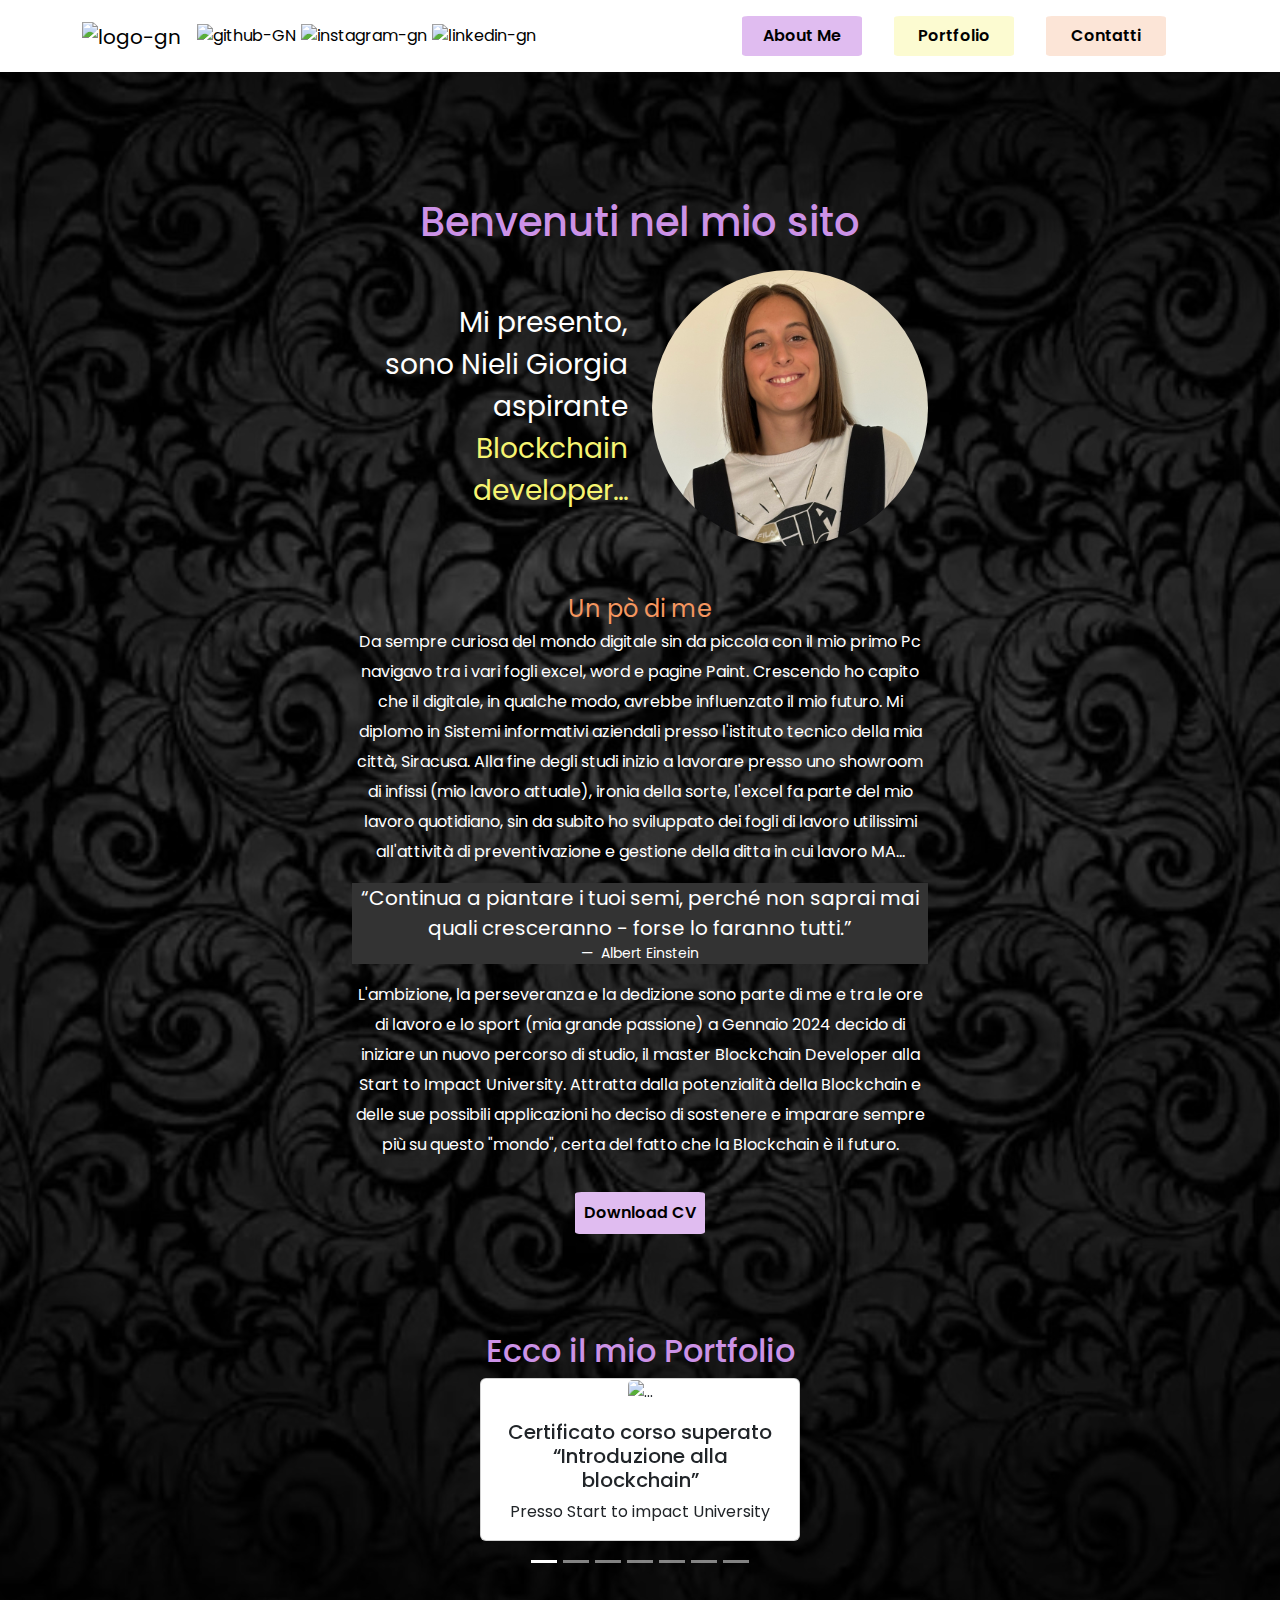
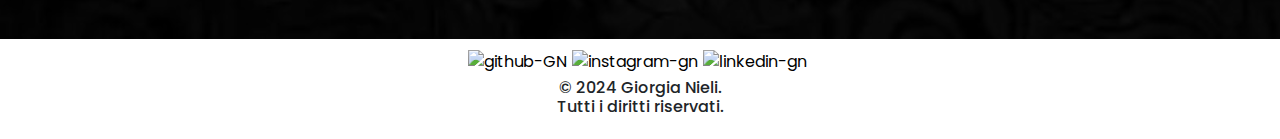
==== index.html @ 6bc04aa8 "Add new cv" ====
<!DOCTYPE html>
<html lang="it">

  <head>
    <meta charset="UTF-8">
    <meta http-equiv="X-UA-Compatible" content="IE=edge">
    <meta name="viewport" content="width=device-width, initial-scale=1.0"> 

    <title>Giorgia Nieli Web Site</title>

    <link rel="shortcut icon" type="image/x-icon" href="/asset/img/GN.jpg">

    <link rel="preconnect" href="https://fonts.googleapis.com">
    <link rel="preconnect" href="https://fonts.gstatic.com" crossorigin>
    <link href="https://fonts.googleapis.com/css2?family=Poppins:ital,wght@0,100;0,200;0,300;0,400;0,500;0,600;0,700;0,800;0,900;1,100;1,200;1,300;1,400;1,500;1,600;1,700;1,800;1,900&display=swap" 
      rel="stylesheet">

    <link href="https://cdn.jsdelivr.net/npm/bootstrap@5.3.3/dist/css/bootstrap.min.css" rel="stylesheet" integrity="sha384-QWTKZyjpPEjISv5WaRU9OFeRpok6YctnYmDr5pNlyT2bRjXh0JMhjY6hW+ALEwIH" crossorigin="anonymous">
    <script src="https://cdn.jsdelivr.net/npm/bootstrap@5.3.3/dist/js/bootstrap.bundle.min.js" integrity="sha384-YvpcrYf0tY3lHB60NNkmXc5s9fDVZLESaAA55NDzOxhy9GkcIdslK1eN7N6jIeHz" crossorigin="anonymous"></script>
    <link rel="stylesheet" href="/css/styles.css">


    <meta name="description" content="Ecco la mia pagina personale, sono Nieli Giorgia aspirante Blockchain Developer">

  </head>

  <body>

  <header>
    <!--navbar-->
    <nav class="navbar navbar-expand-lg bg-white text-dark fixed-top">
      <div class="container p-20">

        <!--logo-->
        <a class="navbar-brand" href="index.html">
          <img src="/asset/img/GN.jpg" width="120" alt="logo-gn" title="Home" >
        </a>
        <div class="social-icon d-flex"> 
          <a href="https://github.com/Britney-gio" target="_blank">
            <img src="/asset/icon/github.svg" 
              width="25" 
              alt="github-GN" 
              style="margin-right: 5px;"
              title="github-GN">
          </a>
          <a href="https://www.instagram.com/britney_gio/" target="_blank">
            <img src="/asset/icon/instagram.svg" 
              width="25" 
              alt="instagram-gn"
              style="margin-right: 5px"
              title="Inatagram-GN">
          </a>
          <a href="https://www.linkedin.com/in/giorgia-nieli-98b0882b0/" target="_blank">
            <img src="/asset/icon/linkedin.svg" 
              width="25" 
              alt="linkedin-gn"
              style="margin-right: 5px"
              title="Linkedin-gn">
          </a>
        </div>

        <!--toogle btn-->
        <button class="navbar-toggler shadow-none border-0" 
          type="button" 
          data-bs-toggle="offcanvas" 
          data-bs-target="#offcanvasNavbar" 
          aria-controls="offcanvasNavbar">
          <span class="navbar-toggler-icon"></span>
        </button>

        <!--side bar-->
        <div class="sidebar offcanvas offcanvas-end" 
          tabindex="-1" id="offcanvasNavbar" 
          aria-labelledby="offcanvasNavbarLabel">

          <!--side bar header-->
          <div class="offcanvas-header text-dark border-bottom">
            <h5 class="offcanvas-title" id="offcanvasNavbarLabel">Giorgia Nieli web Site</h5>
            <button type="button" 
              class="btn-close btn-close-dark shadow-none" 
              data-bs-dismiss="offcanvas" 
              aria-label="Close"></button>
          </div>

          <!--side bar body-->
          <div class="offcanvas-body">
            <ul class="navbar-nav justify-content-end flex-grow-1 pe-3">

              <li class="nav-item mx-3 my-2">
              <a class="nav-link nav-link1" href="#aboutme">About Me</a>
              </li>
              <li class="nav-item mx-3 my-2">
                <a class="nav-link nav-link2" href="#portfolio">Portfolio</a>
              </li>
              <li class="nav-item mx-3 my-2">
                <a class="nav-link nav-link3" href="contact.html">Contatti</a>
              </li>

            </ul>
            
          </div>
        </div>
      </div>
    </nav>
  </header>

    <main class="container d-flex flex-column 
    justify-content-center align-items-center ">

      <div class="row">
        <div class="col-12 text-center mt-5">
      <h1>Benvenuti nel mio sito</h1>
      </div>
      </div>
     
      <div class="row">
      <div class="col-6 mt-5">
        <p class="profile-header text-white text-end fs-3">Mi presento,<br> 
        sono Nieli Giorgia <br> aspirante 
        <span class="text-col"> Blockchain developer...
        </span>
        </p>
      </div>
      <div class="col-6 mt-3">
      <img src="/asset/img/foto-profilo.jpeg" 
          class="img-fluid rounded-circle float-start profile-img" 
          alt="Foto-profilo-GN"
          title="Foto-profilo-GN">
      </div>
      </div>
     
      
      <div class="row">
      <div class="col-12 mt-5">
     
        
        <p class="profile-text text-white text-center">
          <a name="aboutme">
          <span class="text-col2 fs-4">Un pò di me</span></a>
          <br>
        Da sempre curiosa del mondo digitale sin da piccola con il mio primo Pc navigavo tra i vari
        fogli excel, word e pagine Paint. Crescendo ho capito che il digitale, in qualche modo,
        avrebbe influenzato il mio futuro. Mi diplomo in Sistemi informativi aziendali presso 
        l'istituto tecnico della mia città, Siracusa.
        Alla fine degli studi inizio a lavorare presso uno showroom di infissi (mio lavoro attuale),
        ironia della sorte, l'excel fa parte del mio lavoro quotidiano, sin da subito ho sviluppato dei
        fogli di lavoro utilissimi all'attività di preventivazione e gestione della ditta in cui lavoro MA...
      </p> 

        <figure class="text-center text-white">
          <blockquote class="blockquote">
            <p>&ldquo;Continua a piantare i tuoi semi, perché non saprai mai quali cresceranno - forse lo faranno tutti.&rdquo;</p>
          </blockquote>
          <figcaption class="blockquote-footer text-white">
            Albert Einstein
          </figcaption>
        </figure>
        
        <p class="profile-text text-white text-center">
        L'ambizione, la perseveranza e la dedizione sono parte di me e tra le ore di lavoro e lo sport (mia grande passione)
        a Gennaio 2024 decido di iniziare un nuovo percorso di studio, il master Blockchain Developer alla Start to Impact University.
        Attratta dalla potenzialità della Blockchain e delle sue possibili applicazioni ho deciso di sostenere e 
        imparare sempre più su questo "mondo", certa del fatto che la Blockchain è il futuro.
      </p>
     </div>
      </div>

      <div class="row mb-5 mt-3 justify-content-center">
        <a class="btn nav-link1" 
            href="/asset/prog/cv-nieli.pdf" 
            target="_blank"
            role="button"
            style="width: fit-content"
            title="Download-my-Curriculum">Download CV
       </a>
      </div>
    </main>

    <section class="portfolio">
      <a name="portfolio">
      <h2>Ecco il mio Portfolio</h2>

      <div id="carousel-portfolio" class="carousel pb-5" data-bs-ride="false">
        
        <div class="carousel-indicators">
          <button type="button" 
                  data-bs-target="#carousel-portfolio" 
                  data-bs-slide-to="0" 
                  class="active" 
                  aria-current="true" 
                  aria-label="Slide 1">
          </button>
          <button type="button" data-bs-target="#carousel-portfolio" data-bs-slide-to="1" aria-label="Slide 2"></button>
          <button type="button" data-bs-target="#carousel-portfolio" data-bs-slide-to="2" aria-label="Slide 3"></button>
          <button type="button" data-bs-target="#carousel-portfolio" data-bs-slide-to="3" aria-label="Slide 4"></button>
          <button type="button" data-bs-target="#carousel-portfolio" data-bs-slide-to="4" aria-label="Slide 5"></button>
          <button type="button" data-bs-target="#carousel-portfolio" data-bs-slide-to="5" aria-label="Slide 6"></button>
          <button type="button" data-bs-target="#carousel-portfolio" data-bs-slide-to="6" aria-label="Slide 7"></button>
        </div>

        <div class="carousel-inner">
          <div class="card carousel-item active" style="width: 20rem">
            <img src="/asset/img/Introduzione_alla_Blockchain_Certificato.png" 
                 class="card-img-top" 
                 alt="...">
              <div class="card-body">
                <h5 class="card-title">Certificato corso superato &ldquo;Introduzione alla blockchain&rdquo;</h5>
                <p class="card-text">Presso Start to impact University</p>
              </div>
          </div>
        </div>

        <div class="carousel-inner">
          <div class="carousel-item card" style="width: 20rem">
              <img src="/asset/img/Blockchain_Certificato.png" 
                   class="card-img-top" 
                   alt="...">
                <div class="card-body">
                  <h5 class="card-title">Certificato corso superato &ldquo;Blockchain&rdquo;</h5>
                  <p class="card-text">Presso Start to impact University</p>
                </div>
            </div>
          </div>
          

          <div class="carousel-inner">
            <div class="carousel-item card" style="width: 20rem">
              <img src="/asset/img/Ethereum_Certificato.png" 
                   class="card-img-top" 
                   alt="...">
                <div class="card-body">
                  <h5 class="card-title">Certificato corso superato &ldquo;Ethereum&rdquo;</h5>
                  <p class="card-text">Presso Start to impact University</p>
                </div>
            </div>
          </div>
          
          <div class="carousel-inner">
          <div class="carousel-item card" style="width: 20rem">
              <img src="/asset/img/HTML_e_CSS_Certificato.png" 
                   class="card-img-top" 
                   alt="...">
                <div class="card-body">
                  <h5 class="card-title">Certificato corso superato &ldquo;HTML e CSS&rdquo;</h5>
                  <p class="card-text">Presso Start to impact University</p>
                </div>
            </div>
          </div>

          <div class="carousel-inner">
            <div class="carousel-item card" style="width: 20rem">
              <img src="/asset/img/smart-contract-creation.png" 
                   class="card-img-top" 
                   alt="...">
                <div class="card-body">
                  <h5 class="card-title">Smart Contract <br> &ldquo;Happy Found&rdquo;</h5>
                  <p class="card-text">Primo progetto pratico svolto alla Start to impact University, si tratta della creazione di uno smart contract con il linguaggio Solidity, destinato ad una società benefica al fine di una raccolta fondi.
                  </p>
                  <a href="/asset/prog/Presentazione HappyFound.pdf.pdf" 
                     class="btn btn-slide" 
                     target="_blank">Info</a>
                </div>
            </div>
          </div>
          
          <div class="carousel-inner">
            <div class="carousel-item card" style="width: 20rem">
              <img src="/asset/img/ethereum-info.png" 
                   class="card-img-top" 
                   alt="...">
                <div class="card-body">
                  <h5 class="card-title">Approfondimento Ethereum</h5>
                  <p class="card-text">Secondo progetto pratico svolto alla Start to impact University,
                    si tratta di un approfondimento dei principali protocolli su Ethereum per un&rsquo;ipotetica
                    agenzia di viaggi.</p>
                  <a href="/asset/prog/Progetto Ethereum di Giorgia Nieli.pdf" 
                     class="btn btn-slide" 
                     target="_blank">Info</a>
                </div>
            </div>
          </div>

          <div class="carousel-inner">
            <div class="carousel-item card" style="width: 20rem">
              <img src="/asset/img/htmll-personal-page.png" 
                   class="card-img-top" 
                   alt="...">
                <div class="card-body">
                  <h5 class="card-title">Creazione pagina personale</h5>
                  <p class="card-text">Altro progetto pratico svolto alla Start to impact University,
                    si tratta della creazione della propria pagina web con i linguaggi HTML e CSS.</p>
                  <a href="index.html" 
                     class="btn btn-slide" 
                     target="_blank">Info</a>
                </div>
            </div>
          </div>
         

        <button class="carousel-control-prev" 
                type="button" 
                data-bs-target="#carousel-portfolio" 
                data-bs-slide to="1">
          <span class="carousel-control-prev-icon" 
                aria-hidden="true">
          </span>
          <span class="visually-hidden">Previous
          </span>
        </button>

        <button class="carousel-control-next" 
                type="button" 
                data-bs-target="#carousel-portfolio" 
                data-bs-slide="next">
          <span class="carousel-control-next-icon" 
          aria-hidden="true">
          </span>
          <span class="visually-hidden">Next
          </span>
        </button>

      </div>
      </a>
    </div>


    </section>
  

      <footer class="footer footer-expand-lg bg-white text-dark text">
    <div class="social-icon d-flex" > 
      <a href="https://github.com/Britney-gio" target="_blank">
        <img class="footer-icon"
          src="/asset/icon/github.svg" 
          width="25" 
          alt="github-GN" 
          style="margin-right: 5px"
          title="Github-GN">
      </a>
      <a href="https://www.instagram.com/britney_gio/" target="_blank">
        <img class="footer-icon"
          src="/asset/icon/instagram.svg" 
          width="25" 
          alt="instagram-gn"
          style="margin-right: 5px"
          title="Inatagram-GN">
      </a>
      <a href="https://www.linkedin.com/in/giorgia-nieli-98b0882b0/" target="_blank">
        <img class="footer-icon"
          src="/asset/icon/linkedin.svg" 
          alt="linkedin-gn"
          style="margin-right: 5px"
          title="Linkedin-GN">
      </a>
    </div>
    <div class="copyright my-1 text-center">
      <h6>© 2024 Giorgia Nieli.<br>Tutti i diritti riservati.</h6>
    </div>
  </div>
  </footer>

</body>
</html>
---- css/styles.css ----
* {
  margin: 0;
  padding: 0;
  box-sizing: border-box;
}

body {
  background: url(/asset/img/sfondo.jpg);
  background-blend-mode: multiply;
  background-position: center;
  background-size: cover;
  background-repeat: no-repeat;
  font-family: Poppins, sans-serif;
  height: 100%;
  width: 100%;
}
body a, body a:hover, body a:visited, body a:active {
  color: black;
  text-decoration: none;
}
body a:active {
  background-color: black;
}

.nav-link1 {
  background-color: #e0bcf0;
  color: #000000;
  width: 120px;
  border-radius: 5%;
  text-align: center;
  padding: 8px;
  font-weight: 580;
}

.nav-link2 {
  background-color: #fcfbd1;
  color: #000000;
  width: 120px;
  border-radius: 5%;
  text-align: center;
  padding: 8px;
  font-weight: 580;
}

.nav-link3 {
  background-color: #fce5d7;
  color: #000000;
  width: 120px;
  border-radius: 5%;
  text-align: center;
  padding: 8px;
  font-weight: 580;
}

.footer {
  height: 100px;
  color: #000000;
  background-color: rgb(255, 255, 255);
  align-items: center;
  justify-content: center;
  display: flex;
  flex-direction: column;
  position: relative;
  bottom: 0;
}

.row-content {
  display: flex;
  align-items: center;
  justify-content: center;
  margin-bottom: 1px;
  height: fit-content;
  padding: 1px;
  width: 200px;
}
.row-content button {
  background-color: #f06717;
  color: #000000;
  width: 120px;
  border-radius: 5%;
  padding: 8px;
  font-weight: 580;
}

strong {
  color: #f0ec11;
}

h1 {
  color: #cc92e7;
  margin-top: 150px;
}

h2 {
  color: #cc92e7;
}

.text-col {
  color: #f6f471;
}

.text-col2 {
  color: #f5965f;
}

.profile-text {
  line-height: 30px;
}

.blockquote, .blockquote-footer {
  background-color: #333333;
}

.portfolio {
  display: flex;
  flex-direction: column;
  align-items: center;
  margin-top: 50px;
  margin-bottom: 50px;
  text-align: center;
}

@media (max-width: 991px) {
  .sidebar {
    background-color: rgb(255, 255, 255);
  }
}
@media (min-width: 425px) {
  .row {
    width: 600px;
  }
  .carousel-item {
    width: 500px;
  }
}
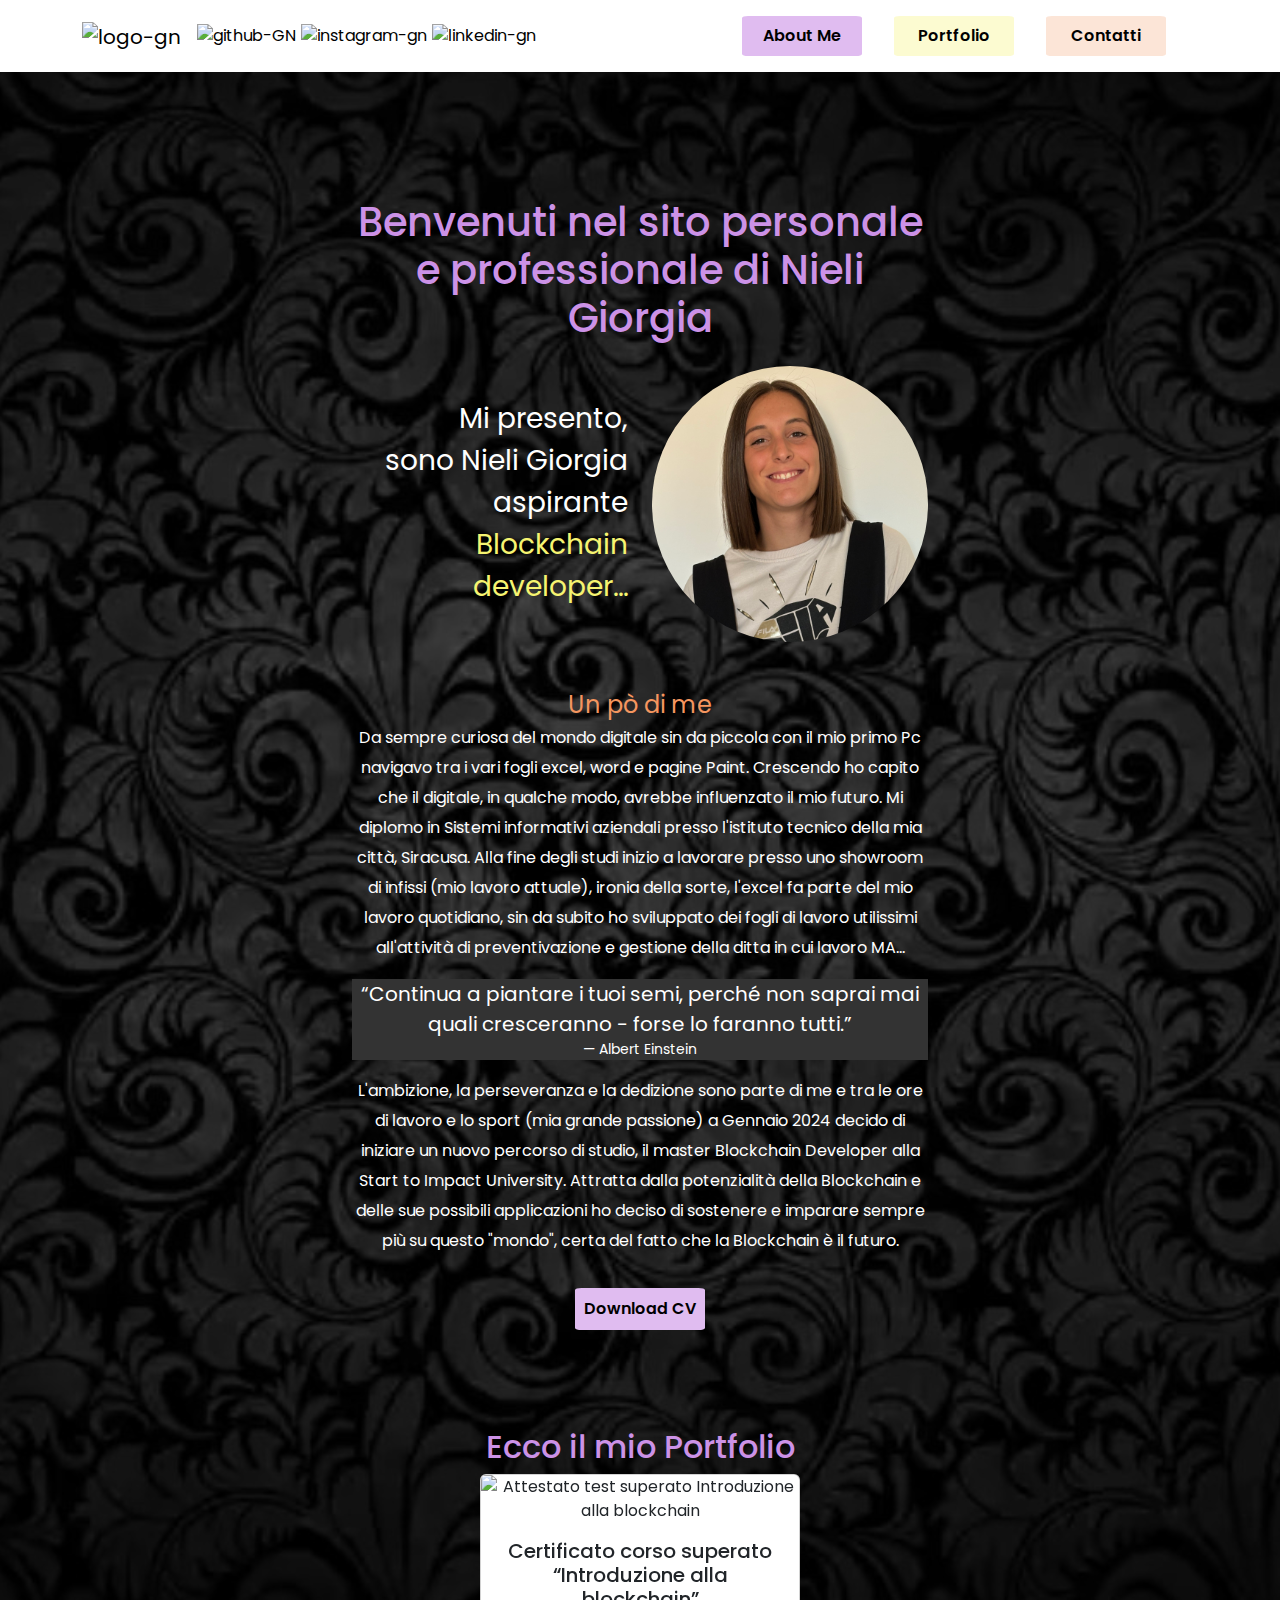
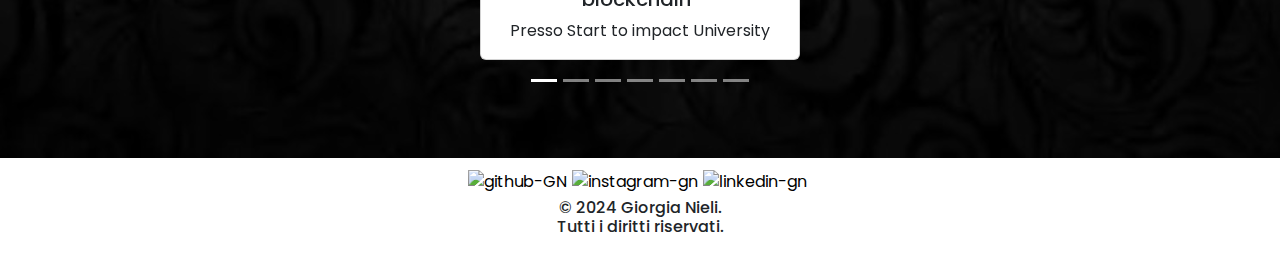
==== commit 1fc59f53: "Add comments" ====
--- a/index.html
+++ b/index.html
@@ -8,30 +8,44 @@
 
     <title>Giorgia Nieli Web Site</title>
 
+    <!--Favicon-->
     <link rel="shortcut icon" type="image/x-icon" href="/asset/img/GN.jpg">
 
+    <!--Importazione del Font-->
     <link rel="preconnect" href="https://fonts.googleapis.com">
     <link rel="preconnect" href="https://fonts.gstatic.com" crossorigin>
     <link href="https://fonts.googleapis.com/css2?family=Poppins:ital,wght@0,100;0,200;0,300;0,400;0,500;0,600;0,700;0,800;0,900;1,100;1,200;1,300;1,400;1,500;1,600;1,700;1,800;1,900&display=swap" 
       rel="stylesheet">
 
+    <!--Importazione Bootstrap-->
     <link href="https://cdn.jsdelivr.net/npm/bootstrap@5.3.3/dist/css/bootstrap.min.css" rel="stylesheet" integrity="sha384-QWTKZyjpPEjISv5WaRU9OFeRpok6YctnYmDr5pNlyT2bRjXh0JMhjY6hW+ALEwIH" crossorigin="anonymous">
     <script src="https://cdn.jsdelivr.net/npm/bootstrap@5.3.3/dist/js/bootstrap.bundle.min.js" integrity="sha384-YvpcrYf0tY3lHB60NNkmXc5s9fDVZLESaAA55NDzOxhy9GkcIdslK1eN7N6jIeHz" crossorigin="anonymous"></script>
+
+    <!--Collegamento al foglio di stile-->
     <link rel="stylesheet" href="/css/styles.css">
 
-
-    <meta name="description" content="Ecco la mia pagina personale, sono Nieli Giorgia aspirante Blockchain Developer">
+    <!--Tag SEO-->
+    <meta name="description" content="Pagina personale e professionale di Nieli Giorgia aspirante Blockchain Developer">
+
+    <!--Tag OG-->
+    <meta property="og:title" content="Pagina personale di Giorgia Nieli">
+    <meta property="og:description" content="Scopri la mia pagina web, il mio portfolio e le mie competenze.">
+    <meta property="og:image" content img src="/asset/img/htmll-personal-page.png">
+    <meta property="og:url" content="#">
+    <meta property="og:type" content="website">
 
   </head>
 
   <body>
 
+    <!--Intestazione-->
   <header>
-    <!--navbar-->
+
+    <!--Navbar-->
     <nav class="navbar navbar-expand-lg bg-white text-dark fixed-top">
       <div class="container p-20">
 
-        <!--logo-->
+        <!--Logo e Icone social-->
         <a class="navbar-brand" href="index.html">
           <img src="/asset/img/GN.jpg" width="120" alt="logo-gn" title="Home" >
         </a>
@@ -40,26 +54,26 @@
             <img src="/asset/icon/github.svg" 
               width="25" 
               alt="github-GN" 
-              style="margin-right: 5px;"
+              style="margin-right:5px;"
               title="github-GN">
           </a>
           <a href="https://www.instagram.com/britney_gio/" target="_blank">
             <img src="/asset/icon/instagram.svg" 
               width="25" 
               alt="instagram-gn"
-              style="margin-right: 5px"
+              style="margin-right:5px"
               title="Inatagram-GN">
           </a>
           <a href="https://www.linkedin.com/in/giorgia-nieli-98b0882b0/" target="_blank">
             <img src="/asset/icon/linkedin.svg" 
               width="25" 
               alt="linkedin-gn"
-              style="margin-right: 5px"
+              style="margin-right:5px"
               title="Linkedin-gn">
           </a>
         </div>
 
-        <!--toogle btn-->
+        <!--Toogle btn-->
         <button class="navbar-toggler shadow-none border-0" 
           type="button" 
           data-bs-toggle="offcanvas" 
@@ -68,120 +82,129 @@
           <span class="navbar-toggler-icon"></span>
         </button>
 
-        <!--side bar-->
+        <!--Side bar-->
         <div class="sidebar offcanvas offcanvas-end" 
-          tabindex="-1" id="offcanvasNavbar" 
+          tabindex="-1"
+          id="offcanvasNavbar" 
           aria-labelledby="offcanvasNavbarLabel">
 
-          <!--side bar header-->
+          <!--Side bar header-->
           <div class="offcanvas-header text-dark border-bottom">
-            <h5 class="offcanvas-title" id="offcanvasNavbarLabel">Giorgia Nieli web Site</h5>
+            <h5 class="offcanvas-title" 
+                id="offcanvasNavbarLabel">Giorgia Nieli web Site
+            </h5>
             <button type="button" 
               class="btn-close btn-close-dark shadow-none" 
               data-bs-dismiss="offcanvas" 
-              aria-label="Close"></button>
-          </div>
-
-          <!--side bar body-->
+              aria-label="Close">
+            </button>
+          </div>
+
+          <!--Side bar body-->
           <div class="offcanvas-body">
             <ul class="navbar-nav justify-content-end flex-grow-1 pe-3">
-
               <li class="nav-item mx-3 my-2">
-              <a class="nav-link nav-link1" href="#aboutme">About Me</a>
+                <a class="nav-link nav-link1" 
+                  href="#aboutme">About Me
+                </a>
               </li>
               <li class="nav-item mx-3 my-2">
-                <a class="nav-link nav-link2" href="#portfolio">Portfolio</a>
+                <a class="nav-link nav-link2"
+                  href="#portfolio">Portfolio
+                </a>
               </li>
               <li class="nav-item mx-3 my-2">
-                <a class="nav-link nav-link3" href="contact.html">Contatti</a>
+                <a class="nav-link nav-link3" 
+                  href="contact.html">Contatti
+                </a>
               </li>
-
             </ul>
-            
           </div>
         </div>
       </div>
     </nav>
   </header>
 
-    <main class="container d-flex flex-column 
-    justify-content-center align-items-center ">
-
-      <div class="row">
-        <div class="col-12 text-center mt-5">
-      <h1>Benvenuti nel mio sito</h1>
+  <!--Contenuto principale-->
+  <main class="container d-flex flex-column justify-content-center align-items-center">
+    <div class="row">
+      <div class="col-12 text-center mt-5">
+        <h1>Benvenuti nel sito personale e professionale di Nieli Giorgia</h1>
       </div>
-      </div>
-     
-      <div class="row">
+    </div>
+    <div class="row">
       <div class="col-6 mt-5">
-        <p class="profile-header text-white text-end fs-3">Mi presento,<br> 
-        sono Nieli Giorgia <br> aspirante 
-        <span class="text-col"> Blockchain developer...
-        </span>
+        <p class="profile-header text-white text-end fs-3">Mi presento,<br>sono Nieli Giorgia<br>aspirante 
+          <span class="text-col"> Blockchain developer...
+          </span>
         </p>
       </div>
       <div class="col-6 mt-3">
-      <img src="/asset/img/foto-profilo.jpeg" 
-          class="img-fluid rounded-circle float-start profile-img" 
-          alt="Foto-profilo-GN"
-          title="Foto-profilo-GN">
+        <img src="/asset/img/foto-profilo.jpeg" 
+            class="img-fluid rounded-circle float-start profile-img" 
+            alt="Foto-profilo-GN"
+            title="Foto profilo Niel Giorgia">
       </div>
-      </div>
-     
-      
-      <div class="row">
-      <div class="col-12 mt-5">
-     
-        
+    </div>
+    <div class="row">
+      <div class="col-12 mt-5"> 
+
+        <!--Storia p.1--> 
         <p class="profile-text text-white text-center">
           <a name="aboutme">
-          <span class="text-col2 fs-4">Un pò di me</span></a>
+            <span class="text-col2 fs-4">Un pò di me</span>
+          </a>
           <br>
-        Da sempre curiosa del mondo digitale sin da piccola con il mio primo Pc navigavo tra i vari
-        fogli excel, word e pagine Paint. Crescendo ho capito che il digitale, in qualche modo,
-        avrebbe influenzato il mio futuro. Mi diplomo in Sistemi informativi aziendali presso 
-        l'istituto tecnico della mia città, Siracusa.
-        Alla fine degli studi inizio a lavorare presso uno showroom di infissi (mio lavoro attuale),
-        ironia della sorte, l'excel fa parte del mio lavoro quotidiano, sin da subito ho sviluppato dei
-        fogli di lavoro utilissimi all'attività di preventivazione e gestione della ditta in cui lavoro MA...
-      </p> 
-
+          Da sempre curiosa del mondo digitale sin da piccola con il mio primo Pc navigavo tra i vari
+          fogli excel, word e pagine Paint. Crescendo ho capito che il digitale, in qualche modo,
+          avrebbe influenzato il mio futuro. Mi diplomo in Sistemi informativi aziendali presso 
+          l'istituto tecnico della mia città, Siracusa.
+          Alla fine degli studi inizio a lavorare presso uno showroom di infissi (mio lavoro attuale),
+          ironia della sorte, l'excel fa parte del mio lavoro quotidiano, sin da subito ho sviluppato dei
+          fogli di lavoro utilissimi all'attività di preventivazione e gestione della ditta in cui lavoro MA...
+        </p> 
+
+        <!--Citazione-->
         <figure class="text-center text-white">
           <blockquote class="blockquote">
-            <p>&ldquo;Continua a piantare i tuoi semi, perché non saprai mai quali cresceranno - forse lo faranno tutti.&rdquo;</p>
+            <p>&ldquo;Continua a piantare i tuoi semi, perché non saprai mai quali cresceranno - forse lo  faranno tutti.&rdquo;
+            </p>
           </blockquote>
-          <figcaption class="blockquote-footer text-white">
-            Albert Einstein
+          <figcaption class="blockquote-footer text-white">Albert Einstein
           </figcaption>
         </figure>
-        
+
+        <!--Storia p.2-->
         <p class="profile-text text-white text-center">
-        L'ambizione, la perseveranza e la dedizione sono parte di me e tra le ore di lavoro e lo sport (mia grande passione)
-        a Gennaio 2024 decido di iniziare un nuovo percorso di studio, il master Blockchain Developer alla Start to Impact University.
-        Attratta dalla potenzialità della Blockchain e delle sue possibili applicazioni ho deciso di sostenere e 
-        imparare sempre più su questo "mondo", certa del fatto che la Blockchain è il futuro.
-      </p>
+          L'ambizione, la perseveranza e la dedizione sono parte di me e tra le ore di lavoro e lo sport (mia grande passione)
+          a Gennaio 2024 decido di iniziare un nuovo percorso di studio, il master Blockchain Developer alla Start to Impact University.
+          Attratta dalla potenzialità della Blockchain e delle sue possibili applicazioni ho deciso di sostenere e 
+          imparare sempre più su questo "mondo", certa del fatto che la Blockchain è il futuro.
+        </p>
      </div>
-      </div>
-
-      <div class="row mb-5 mt-3 justify-content-center">
-        <a class="btn nav-link1" 
+    </div>
+
+        <!--Tasto download curriculum-->
+        <div class="row mb-5 mt-3 justify-content-center">
+          <a class="btn nav-link1" 
             href="/asset/prog/cv-nieli.pdf" 
             target="_blank"
             role="button"
             style="width: fit-content"
-            title="Download-my-Curriculum">Download CV
-       </a>
-      </div>
-    </main>
-
-    <section class="portfolio">
-      <a name="portfolio">
+            title="Scarica il mio curriculum!">Download CV
+          </a>
+        </div>
+  </main>
+
+  <!--Sezione Portfolio-->
+  <section class="portfolio">
+    <a name="portfolio">
       <h2>Ecco il mio Portfolio</h2>
-
+      
+      <!--Carosello progetti-->
       <div id="carousel-portfolio" class="carousel pb-5" data-bs-ride="false">
-        
+
+        <!--Indicatori inferiori Carosello-->
         <div class="carousel-indicators">
           <button type="button" 
                   data-bs-target="#carousel-portfolio" 
@@ -190,112 +213,137 @@
                   aria-current="true" 
                   aria-label="Slide 1">
           </button>
-          <button type="button" data-bs-target="#carousel-portfolio" data-bs-slide-to="1" aria-label="Slide 2"></button>
-          <button type="button" data-bs-target="#carousel-portfolio" data-bs-slide-to="2" aria-label="Slide 3"></button>
-          <button type="button" data-bs-target="#carousel-portfolio" data-bs-slide-to="3" aria-label="Slide 4"></button>
-          <button type="button" data-bs-target="#carousel-portfolio" data-bs-slide-to="4" aria-label="Slide 5"></button>
-          <button type="button" data-bs-target="#carousel-portfolio" data-bs-slide-to="5" aria-label="Slide 6"></button>
-          <button type="button" data-bs-target="#carousel-portfolio" data-bs-slide-to="6" aria-label="Slide 7"></button>
-        </div>
-
-        <div class="carousel-inner">
-          <div class="card carousel-item active" style="width: 20rem">
-            <img src="/asset/img/Introduzione_alla_Blockchain_Certificato.png" 
-                 class="card-img-top" 
-                 alt="...">
-              <div class="card-body">
-                <h5 class="card-title">Certificato corso superato &ldquo;Introduzione alla blockchain&rdquo;</h5>
-                <p class="card-text">Presso Start to impact University</p>
-              </div>
-          </div>
-        </div>
-
-        <div class="carousel-inner">
-          <div class="carousel-item card" style="width: 20rem">
-              <img src="/asset/img/Blockchain_Certificato.png" 
-                   class="card-img-top" 
-                   alt="...">
-                <div class="card-body">
-                  <h5 class="card-title">Certificato corso superato &ldquo;Blockchain&rdquo;</h5>
-                  <p class="card-text">Presso Start to impact University</p>
-                </div>
+          <button type="button" 
+                  data-bs-target="#carousel-portfolio" 
+                  data-bs-slide-to="1" 
+                  aria-label="Slide 2">
+          </button>
+          <button type="button"
+                  data-bs-target="#carousel-portfolio" 
+                  data-bs-slide-to="2"
+                  aria-label="Slide 3">
+          </button>
+          <button type="button"
+                  data-bs-target="#carousel-portfolio"
+                  data-bs-slide-to="3"
+                  aria-label="Slide 4">
+          </button>
+          <button type="button" 
+                  data-bs-target="#carousel-portfolio" 
+                  data-bs-slide-to="4" 
+                  aria-label="Slide 5">
+          </button>
+          <button type="button" 
+                  data-bs-target="#carousel-portfolio" 
+                  data-bs-slide-to="5" 
+                  aria-label="Slide 6">
+          </button>
+          <button type="button" 
+                  data-bs-target="#carousel-portfolio" 
+                  data-bs-slide-to="6" 
+                  aria-label="Slide 7">
+          </button>
+        </div>
+
+        <!--Slide carosello-->
+        <div class="card carousel-item active" 
+             style="width: 20rem">
+          <img src="/asset/img/Introduzione_alla_Blockchain_Certificato.png" 
+               class="card-img-top" 
+               alt="Attestato test superato Introduzione alla blockchain"
+               title="Attestato test superato Introduzione alla blockchain">
+          <div class="card-body">
+            <h5 class="card-title">Certificato corso superato &ldquo;Introduzione alla blockchain&rdquo;</h5>
+            <p class="card-text">Presso Start to impact University</p>
+          </div>
+        </div>
+        <div class="carousel-item card" 
+             style="width: 20rem">
+          <img src="/asset/img/Blockchain_Certificato.png" 
+               class="card-img-top" 
+               alt="Attestato Test superato Blockchain"
+               title="Attestato test superato Blockchain">
+          <div class="card-body">
+            <h5 class="card-title">Certificato corso superato &ldquo;Blockchain&rdquo;</h5>
+            <p class="card-text">Presso Start to impact University</p>
+          </div>
+        </div>
+        <div class="carousel-item card" 
+             style="width: 20rem">
+          <img src="/asset/img/Ethereum_Certificato.png" 
+               class="card-img-top" 
+               alt="Attestato Test superato Ethereum"
+               title="Attestato test superato Ethereum">
+          <div class="card-body">
+            <h5 class="card-title">Certificato corso superato &ldquo;Ethereum&rdquo;</h5>
+            <p class="card-text">Presso Start to impact University</p>
+          </div>
+        </div>
+        <div class="carousel-item card" 
+             style="width: 20rem">
+          <img src="/asset/img/HTML_e_CSS_Certificato.png" 
+               class="card-img-top" 
+               alt="Attestato Test superato HTML e CSS"
+               title="Attestato Test superato HTML e CSS">
+           <div class="card-body">
+              <h5 class="card-title">Certificato corso superato &ldquo;HTML e CSS&rdquo;</h5>
+              <p class="card-text">Presso Start to impact University</p>
             </div>
-          </div>
-          
-
-          <div class="carousel-inner">
-            <div class="carousel-item card" style="width: 20rem">
-              <img src="/asset/img/Ethereum_Certificato.png" 
-                   class="card-img-top" 
-                   alt="...">
-                <div class="card-body">
-                  <h5 class="card-title">Certificato corso superato &ldquo;Ethereum&rdquo;</h5>
-                  <p class="card-text">Presso Start to impact University</p>
-                </div>
-            </div>
-          </div>
-          
-          <div class="carousel-inner">
-          <div class="carousel-item card" style="width: 20rem">
-              <img src="/asset/img/HTML_e_CSS_Certificato.png" 
-                   class="card-img-top" 
-                   alt="...">
-                <div class="card-body">
-                  <h5 class="card-title">Certificato corso superato &ldquo;HTML e CSS&rdquo;</h5>
-                  <p class="card-text">Presso Start to impact University</p>
-                </div>
-            </div>
-          </div>
-
-          <div class="carousel-inner">
-            <div class="carousel-item card" style="width: 20rem">
-              <img src="/asset/img/smart-contract-creation.png" 
-                   class="card-img-top" 
-                   alt="...">
-                <div class="card-body">
-                  <h5 class="card-title">Smart Contract <br> &ldquo;Happy Found&rdquo;</h5>
-                  <p class="card-text">Primo progetto pratico svolto alla Start to impact University, si tratta della creazione di uno smart contract con il linguaggio Solidity, destinato ad una società benefica al fine di una raccolta fondi.
-                  </p>
-                  <a href="/asset/prog/Presentazione HappyFound.pdf.pdf" 
-                     class="btn btn-slide" 
-                     target="_blank">Info</a>
-                </div>
-            </div>
-          </div>
-          
-          <div class="carousel-inner">
-            <div class="carousel-item card" style="width: 20rem">
-              <img src="/asset/img/ethereum-info.png" 
-                   class="card-img-top" 
-                   alt="...">
-                <div class="card-body">
-                  <h5 class="card-title">Approfondimento Ethereum</h5>
-                  <p class="card-text">Secondo progetto pratico svolto alla Start to impact University,
-                    si tratta di un approfondimento dei principali protocolli su Ethereum per un&rsquo;ipotetica
-                    agenzia di viaggi.</p>
-                  <a href="/asset/prog/Progetto Ethereum di Giorgia Nieli.pdf" 
-                     class="btn btn-slide" 
-                     target="_blank">Info</a>
-                </div>
-            </div>
-          </div>
-
-          <div class="carousel-inner">
-            <div class="carousel-item card" style="width: 20rem">
-              <img src="/asset/img/htmll-personal-page.png" 
-                   class="card-img-top" 
-                   alt="...">
-                <div class="card-body">
-                  <h5 class="card-title">Creazione pagina personale</h5>
-                  <p class="card-text">Altro progetto pratico svolto alla Start to impact University,
-                    si tratta della creazione della propria pagina web con i linguaggi HTML e CSS.</p>
-                  <a href="index.html" 
-                     class="btn btn-slide" 
-                     target="_blank">Info</a>
-                </div>
-            </div>
-          </div>
-         
+        </div>
+        <div class="carousel-item card" 
+             style="width: 20rem">
+          <img src="/asset/img/smart-contract-creation.png" 
+               class="card-img-top" 
+               alt="Copertina progetto Happy Found"
+               title="Copertina progetto Happy Found">
+          <div class="card-body">
+            <h5 class="card-title">Smart Contract <br> &ldquo;Happy Found&rdquo;</h5>
+            <p class="card-text">Primo progetto pratico svolto alla Start to impact University, si tratta della creazione di uno smart contract con il linguaggio Solidity, destinato ad una società benefica al fine di una raccolta fondi.
+            </p>
+            <a href="/asset/prog/Presentazione HappyFound.pdf.pdf" 
+               class="btn btn-slide" 
+               target="_blank"
+               title="Esplora il progetto qui">Info
+            </a>
+          </div>
+        </div>
+        <div class="carousel-item card" 
+            style="width: 20rem">
+          <img src="/asset/img/ethereum-info.png" 
+               class="card-img-top" 
+               alt="Copertina approfondimento Ethereum"
+               title="Copertina approfondimento Ethereum">
+          <div class="card-body">
+            <h5 class="card-title">Approfondimento Ethereum</h5>
+            <p class="card-text">Secondo progetto pratico svolto alla Start to impact University,
+             si tratta di un approfondimento dei principali protocolli su Ethereum per un&rsquo;ipotetica
+             agenzia di viaggi.
+            </p>
+            <a href="/asset/prog/Progetto Ethereum di Giorgia Nieli.pdf" 
+               class="btn btn-slide" 
+               target="_blank"
+               title="Leggi qui il mio approfondimento">Info
+            </a>
+          </div>
+        </div>
+        <div class="carousel-item card" 
+             style="width: 20rem">
+          <img src="/asset/img/htmll-personal-page.png" 
+               class="card-img-top" 
+               alt="Copertina sito Nieli Giorgia"
+               title="Copertina sito Nieli Giorgia">
+          <div class="card-body">
+            <h5 class="card-title">Creazione pagina personale</h5>
+            <p class="card-text">Altro progetto pratico svolto alla Start to impact University,
+             si tratta della creazione della propria pagina web con i linguaggi HTML e CSS.
+            </p>
+            <a href="index.html" 
+               class="btn btn-slide" 
+               target="_blank"
+               title="Visita il sito qui">Info</a>
+          </div>
+        </div>
+        <!--Indicatori laterali Carosello-->
 
         <button class="carousel-control-prev" 
                 type="button" 
@@ -307,50 +355,47 @@
           <span class="visually-hidden">Previous
           </span>
         </button>
-
         <button class="carousel-control-next" 
                 type="button" 
                 data-bs-target="#carousel-portfolio" 
                 data-bs-slide="next">
           <span class="carousel-control-next-icon" 
-          aria-hidden="true">
+                aria-hidden="true">
           </span>
           <span class="visually-hidden">Next
           </span>
         </button>
-
-      </div>
       </a>
-    </div>
-
-
-    </section>
-  
-
-      <footer class="footer footer-expand-lg bg-white text-dark text">
+  </section>
+
+  <!--Piè di pagina-->
+  <footer class="footer footer-expand-lg bg-white text-dark text">
     <div class="social-icon d-flex" > 
-      <a href="https://github.com/Britney-gio" target="_blank">
+      <a href="https://github.com/Britney-gio" 
+         target="_blank">
         <img class="footer-icon"
-          src="/asset/icon/github.svg" 
-          width="25" 
-          alt="github-GN" 
-          style="margin-right: 5px"
-          title="Github-GN">
+             src="/asset/icon/github.svg" 
+             width="25" 
+             alt="github-GN" 
+             style="margin-right: 5px"
+             title="Github-GN">
       </a>
-      <a href="https://www.instagram.com/britney_gio/" target="_blank">
+      <a href="https://www.instagram.com/britney_gio/" 
+         target="_blank">
         <img class="footer-icon"
-          src="/asset/icon/instagram.svg" 
-          width="25" 
-          alt="instagram-gn"
-          style="margin-right: 5px"
-          title="Inatagram-GN">
+             src="/asset/icon/instagram.svg" 
+             width="25" 
+             alt="instagram-gn"
+             style="margin-right: 5px"
+             title="Inatagram-GN">
       </a>
-      <a href="https://www.linkedin.com/in/giorgia-nieli-98b0882b0/" target="_blank">
+      <a href="https://www.linkedin.com/in/giorgia-nieli-98b0882b0/" 
+         target="_blank">
         <img class="footer-icon"
-          src="/asset/icon/linkedin.svg" 
-          alt="linkedin-gn"
-          style="margin-right: 5px"
-          title="Linkedin-GN">
+             src="/asset/icon/linkedin.svg" 
+             alt="linkedin-gn"
+             style="margin-right: 5px"
+             title="Linkedin-GN">
       </a>
     </div>
     <div class="copyright my-1 text-center">
@@ -359,5 +404,5 @@
   </div>
   </footer>
 
-</body>
+  </body>
 </html>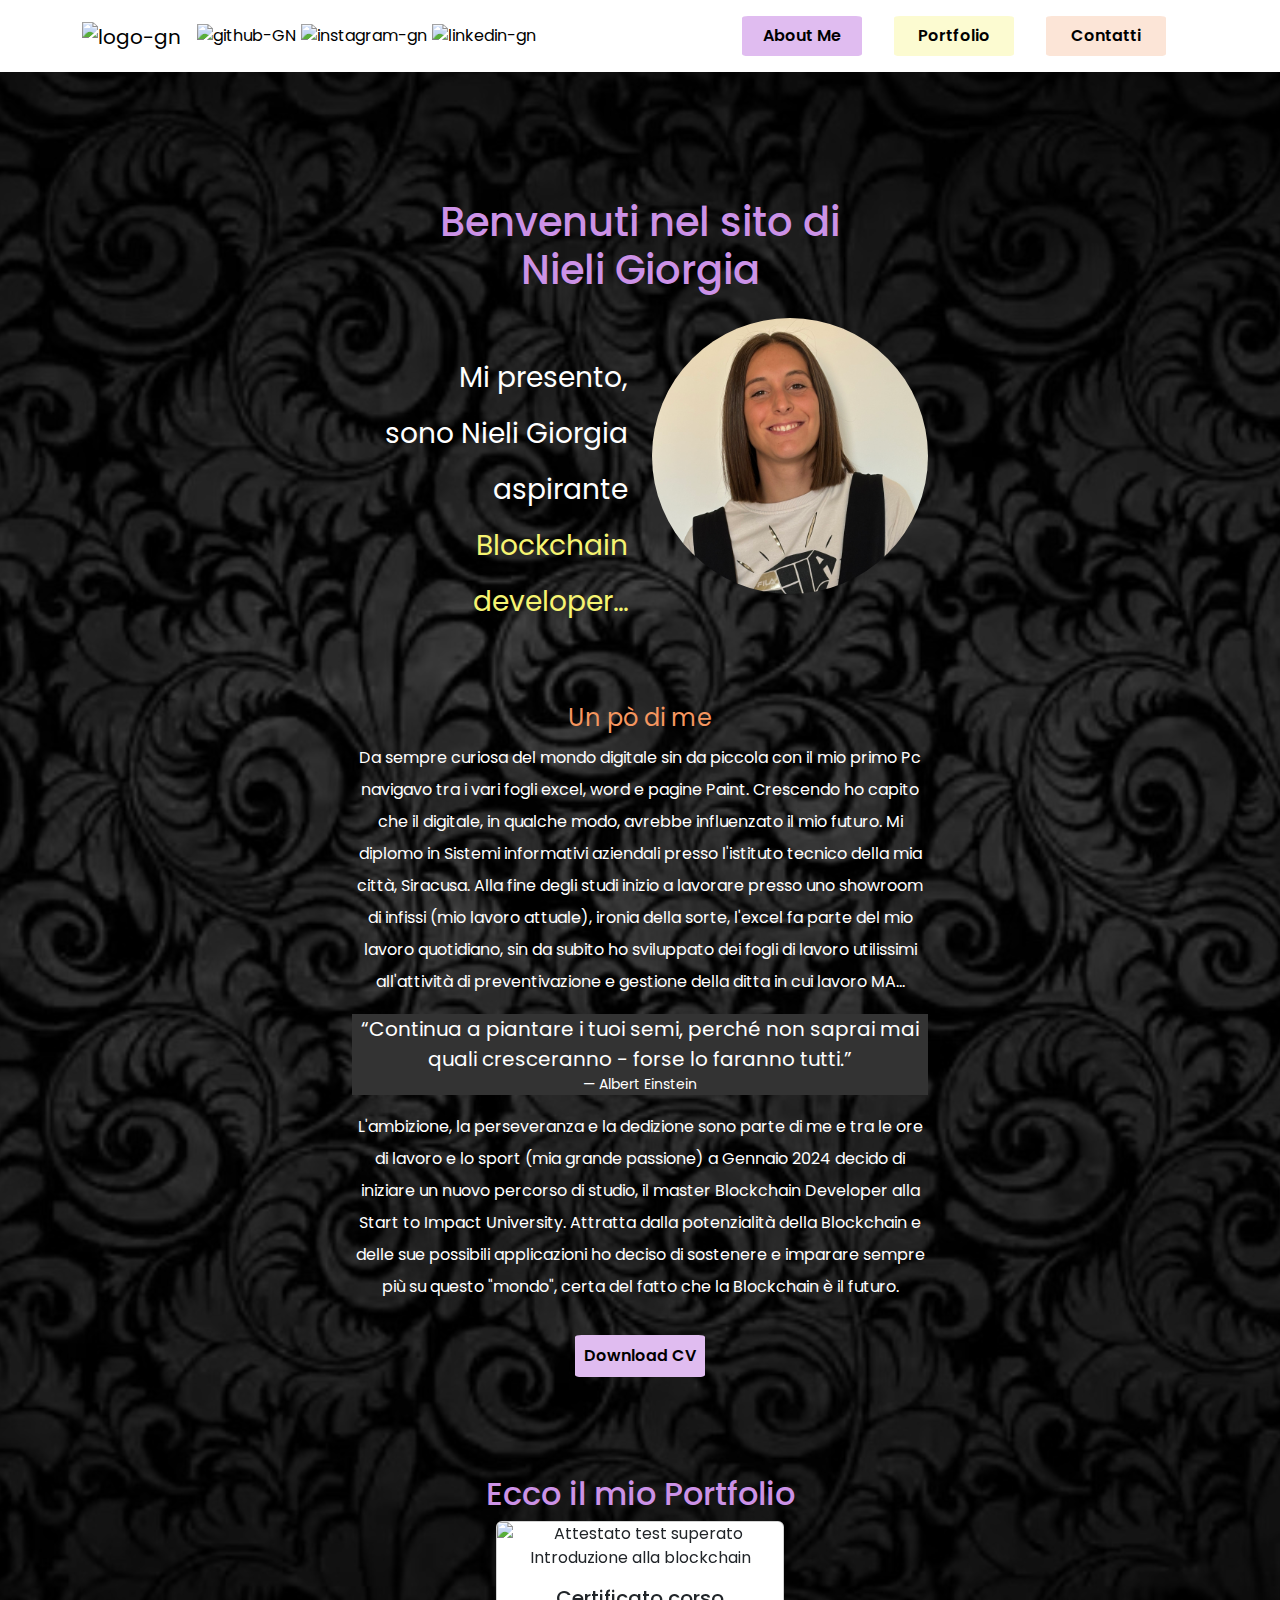
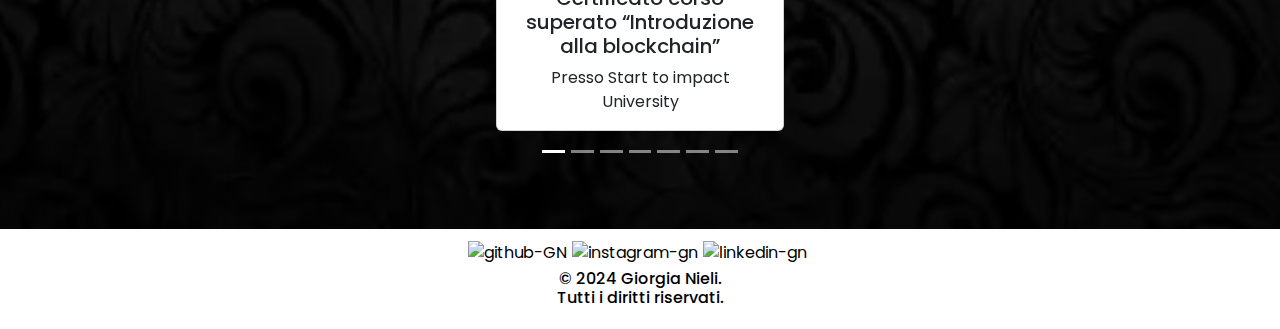
==== commit 0742ed42: "Clear code and add js form contatto" ====
--- a/index.html
+++ b/index.html
@@ -128,13 +128,14 @@
   <!--Contenuto principale-->
   <main class="container d-flex flex-column justify-content-center align-items-center">
     <div class="row">
-      <div class="col-12 text-center mt-5">
-        <h1>Benvenuti nel sito personale e professionale di Nieli Giorgia</h1>
+      <div class="col-12 text-center mt-5 lh-lg">
+        <a name="aboutme">
+        <h1>Benvenuti nel sito di <br> Nieli Giorgia</h1>
       </div>
     </div>
     <div class="row">
       <div class="col-6 mt-5">
-        <p class="profile-header text-white text-end fs-3">Mi presento,<br>sono Nieli Giorgia<br>aspirante 
+        <p class="profile-header text-white text-end fs-3 lh-lg">Mi presento,<br>sono Nieli Giorgia<br>aspirante 
           <span class="text-col"> Blockchain developer...
           </span>
         </p>
@@ -150,10 +151,9 @@
       <div class="col-12 mt-5"> 
 
         <!--Storia p.1--> 
-        <p class="profile-text text-white text-center">
-          <a name="aboutme">
+        
+        <p class="profile-text text-white text-center lh-lg">
             <span class="text-col2 fs-4">Un pò di me</span>
-          </a>
           <br>
           Da sempre curiosa del mondo digitale sin da piccola con il mio primo Pc navigavo tra i vari
           fogli excel, word e pagine Paint. Crescendo ho capito che il digitale, in qualche modo,
@@ -175,12 +175,13 @@
         </figure>
 
         <!--Storia p.2-->
-        <p class="profile-text text-white text-center">
+        <p class="profile-text text-white text-center lh-lg">
           L'ambizione, la perseveranza e la dedizione sono parte di me e tra le ore di lavoro e lo sport (mia grande passione)
           a Gennaio 2024 decido di iniziare un nuovo percorso di studio, il master Blockchain Developer alla Start to Impact University.
           Attratta dalla potenzialità della Blockchain e delle sue possibili applicazioni ho deciso di sostenere e 
           imparare sempre più su questo "mondo", certa del fatto che la Blockchain è il futuro.
         </p>
+     </a>
      </div>
     </div>
 
@@ -247,7 +248,7 @@
 
         <!--Slide carosello-->
         <div class="card carousel-item active" 
-             style="width: 20rem">
+             style="width: 18rem">
           <img src="/asset/img/Introduzione_alla_Blockchain_Certificato.png" 
                class="card-img-top" 
                alt="Attestato test superato Introduzione alla blockchain"
@@ -258,7 +259,7 @@
           </div>
         </div>
         <div class="carousel-item card" 
-             style="width: 20rem">
+             style="width: 18rem">
           <img src="/asset/img/Blockchain_Certificato.png" 
                class="card-img-top" 
                alt="Attestato Test superato Blockchain"
@@ -269,7 +270,7 @@
           </div>
         </div>
         <div class="carousel-item card" 
-             style="width: 20rem">
+             style="width: 18rem">
           <img src="/asset/img/Ethereum_Certificato.png" 
                class="card-img-top" 
                alt="Attestato Test superato Ethereum"
@@ -280,7 +281,7 @@
           </div>
         </div>
         <div class="carousel-item card" 
-             style="width: 20rem">
+             style="width: 18rem">
           <img src="/asset/img/HTML_e_CSS_Certificato.png" 
                class="card-img-top" 
                alt="Attestato Test superato HTML e CSS"
@@ -291,7 +292,7 @@
             </div>
         </div>
         <div class="carousel-item card" 
-             style="width: 20rem">
+             style="width: 18rem">
           <img src="/asset/img/smart-contract-creation.png" 
                class="card-img-top" 
                alt="Copertina progetto Happy Found"
@@ -308,7 +309,7 @@
           </div>
         </div>
         <div class="carousel-item card" 
-            style="width: 20rem">
+            style="width: 18rem">
           <img src="/asset/img/ethereum-info.png" 
                class="card-img-top" 
                alt="Copertina approfondimento Ethereum"
@@ -327,7 +328,7 @@
           </div>
         </div>
         <div class="carousel-item card" 
-             style="width: 20rem">
+             style="width: 18rem">
           <img src="/asset/img/htmll-personal-page.png" 
                class="card-img-top" 
                alt="Copertina sito Nieli Giorgia"
@@ -343,8 +344,8 @@
                title="Visita il sito qui">Info</a>
           </div>
         </div>
+
         <!--Indicatori laterali Carosello-->
-
         <button class="carousel-control-prev" 
                 type="button" 
                 data-bs-target="#carousel-portfolio" 
@@ -369,7 +370,7 @@
   </section>
 
   <!--Piè di pagina-->
-  <footer class="footer footer-expand-lg bg-white text-dark text">
+  <footer class="footer">
     <div class="social-icon d-flex" > 
       <a href="https://github.com/Britney-gio" 
          target="_blank">
--- a/css/styles.css
+++ b/css/styles.css
@@ -18,11 +18,11 @@
   color: black;
   text-decoration: none;
 }
-body a:active {
+body a:active, body a:hover:active, body a:visited:active, body a:active:active {
   background-color: black;
 }
 
-.nav-link1 {
+.nav-link1, .nav-link3, .nav-link2 {
   background-color: #e0bcf0;
   color: #000000;
   width: 120px;
@@ -34,20 +34,51 @@
 
 .nav-link2 {
   background-color: #fcfbd1;
-  color: #000000;
-  width: 120px;
-  border-radius: 5%;
-  text-align: center;
-  padding: 8px;
-  font-weight: 580;
 }
 
 .nav-link3 {
   background-color: #fce5d7;
+}
+
+h1 {
+  color: #cc92e7;
+  margin-top: 150px;
+}
+
+.text-col {
+  color: #f6f471;
+}
+
+.text-col2 {
+  color: #f5965f;
+}
+
+.blockquote, .blockquote-footer {
+  background-color: #333333;
+}
+
+h2 {
+  color: #cc92e7;
+}
+
+.portfolio {
+  display: flex;
+  flex-direction: column;
+  align-items: center;
+  margin-top: 50px;
+  margin-bottom: 50px;
+  text-align: center;
+}
+
+strong {
+  color: #f0ec11;
+}
+
+button {
+  background-color: #f06717;
   color: #000000;
   width: 120px;
   border-radius: 5%;
-  text-align: center;
   padding: 8px;
   font-weight: 580;
 }
@@ -64,72 +95,13 @@
   bottom: 0;
 }
 
-.row-content {
-  display: flex;
-  align-items: center;
-  justify-content: center;
-  margin-bottom: 1px;
-  height: fit-content;
-  padding: 1px;
-  width: 200px;
-}
-.row-content button {
-  background-color: #f06717;
-  color: #000000;
-  width: 120px;
-  border-radius: 5%;
-  padding: 8px;
-  font-weight: 580;
-}
-
-strong {
-  color: #f0ec11;
-}
-
-h1 {
-  color: #cc92e7;
-  margin-top: 150px;
-}
-
-h2 {
-  color: #cc92e7;
-}
-
-.text-col {
-  color: #f6f471;
-}
-
-.text-col2 {
-  color: #f5965f;
-}
-
-.profile-text {
-  line-height: 30px;
-}
-
-.blockquote, .blockquote-footer {
-  background-color: #333333;
-}
-
-.portfolio {
-  display: flex;
-  flex-direction: column;
-  align-items: center;
-  margin-top: 50px;
-  margin-bottom: 50px;
-  text-align: center;
-}
-
 @media (max-width: 991px) {
   .sidebar {
     background-color: rgb(255, 255, 255);
   }
 }
-@media (min-width: 425px) {
+@media (min-width: 768px) {
   .row {
     width: 600px;
   }
-  .carousel-item {
-    width: 500px;
-  }
 }